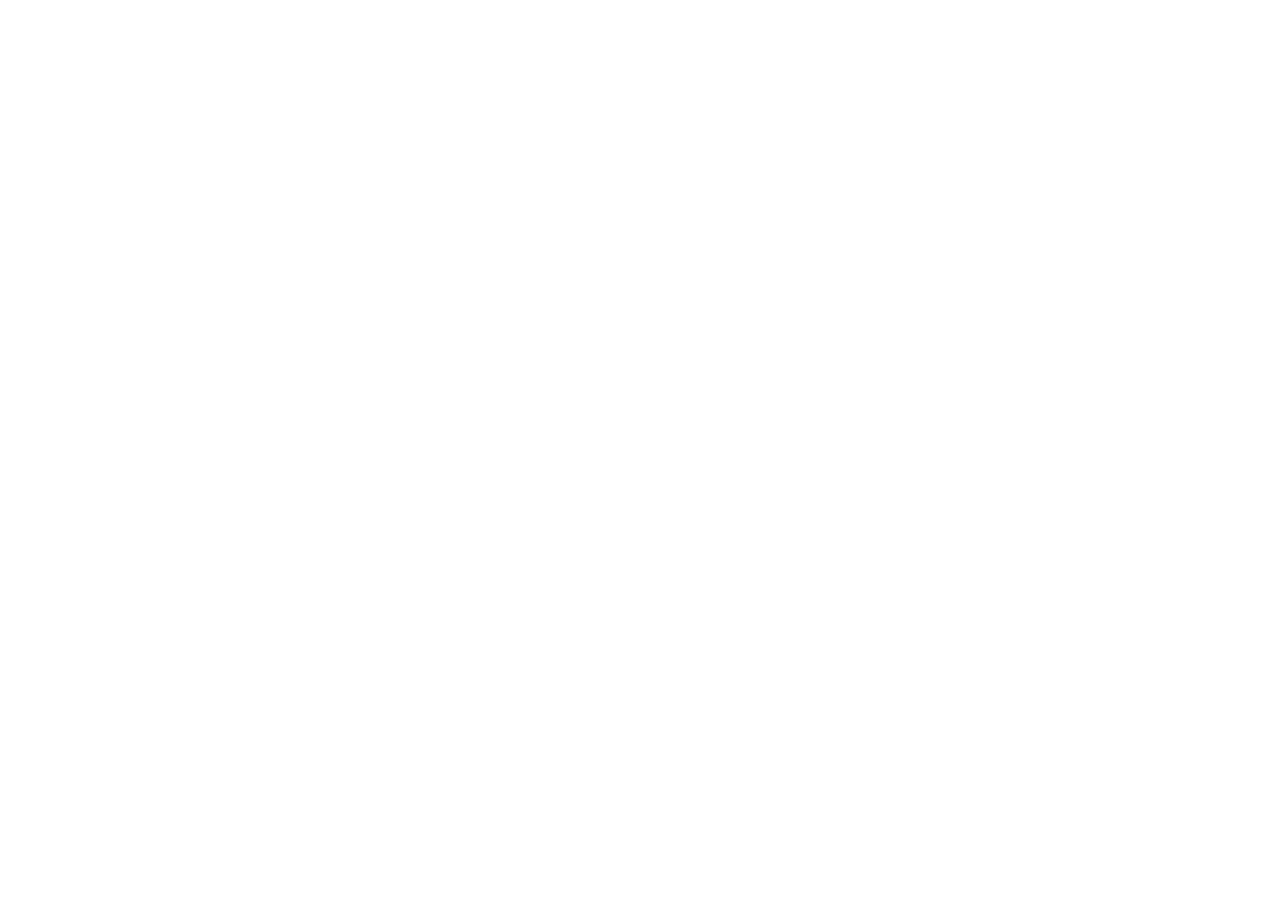
==== index.html @ 341dcf3e "test" ====
<!DOCTYPE html>
<html lang="en">
<head>
    <meta charset="UTF-8">
    <meta http-equiv="X-UA-Compatible" content="IE=edge">
    <meta name="viewport" content="width=device-width, initial-scale=1.0">
    <title>Document</title>
</head>
<body>
    
</body>
</html>
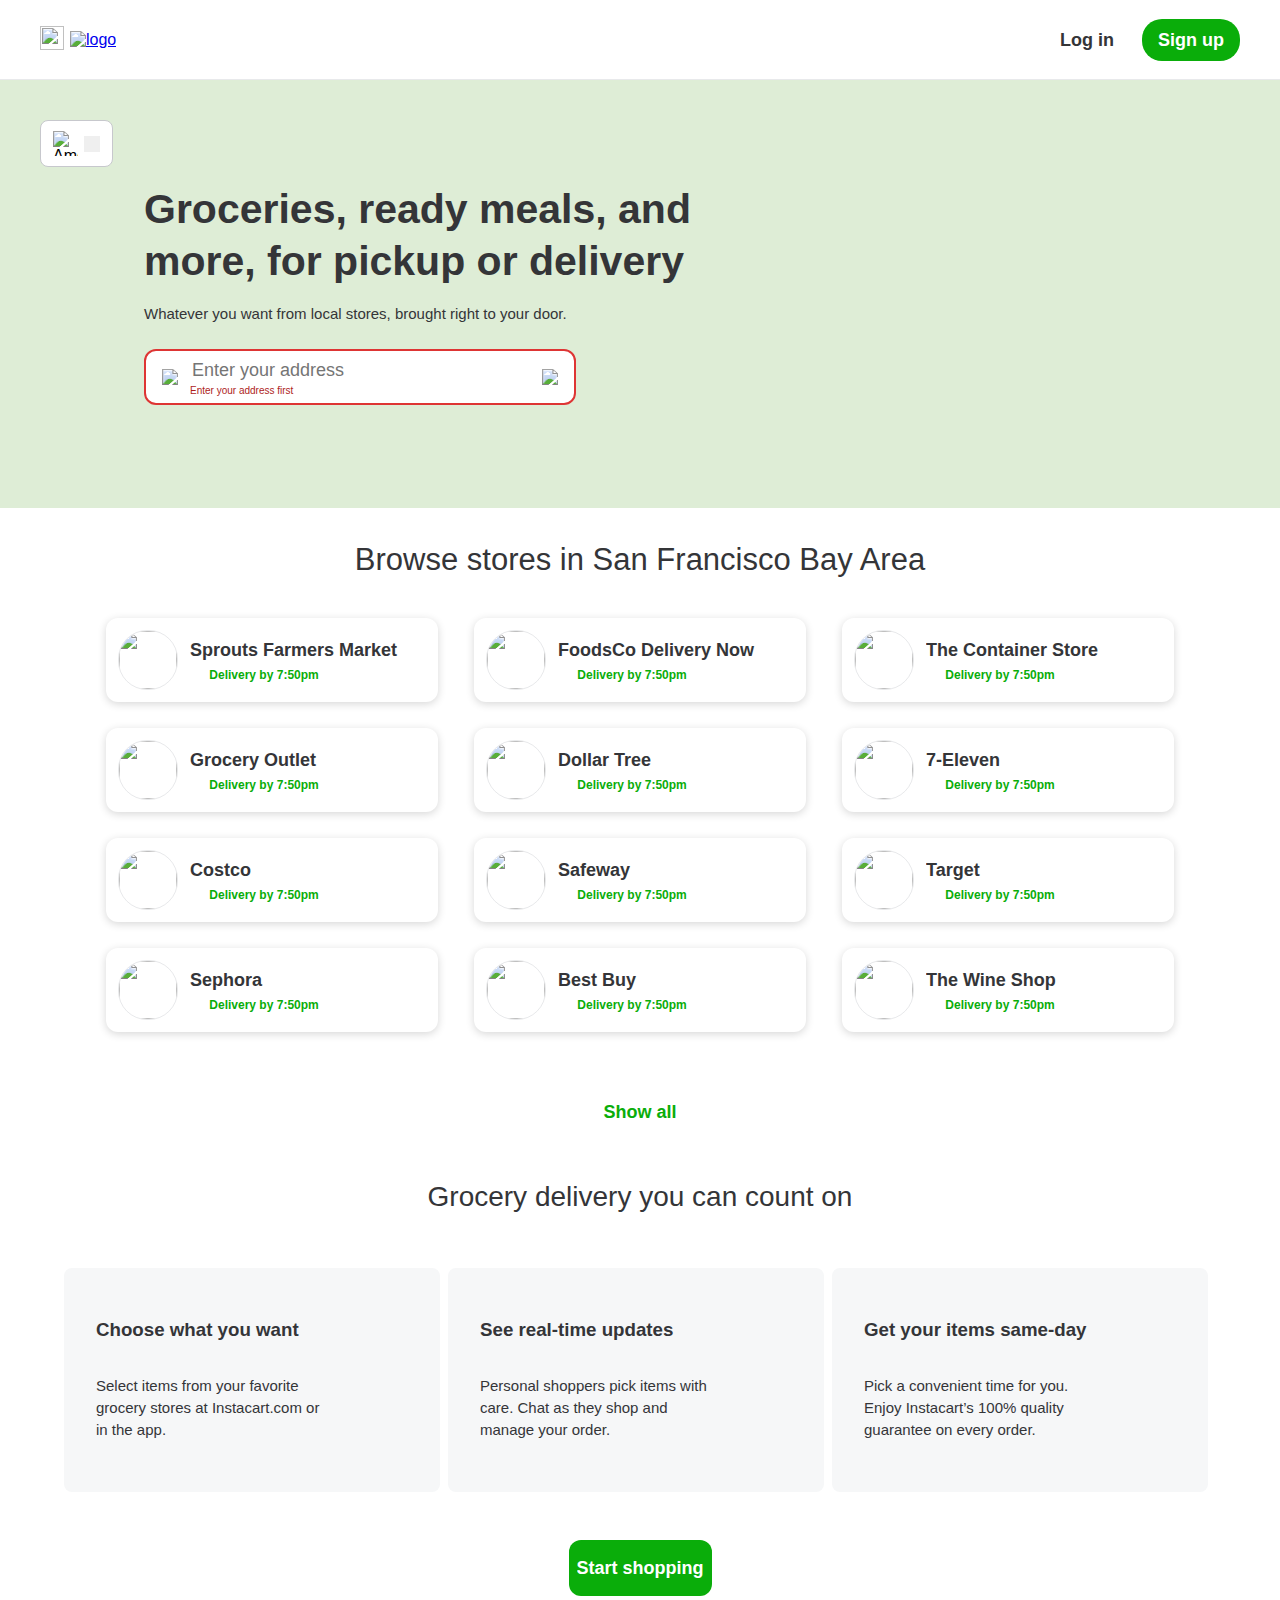
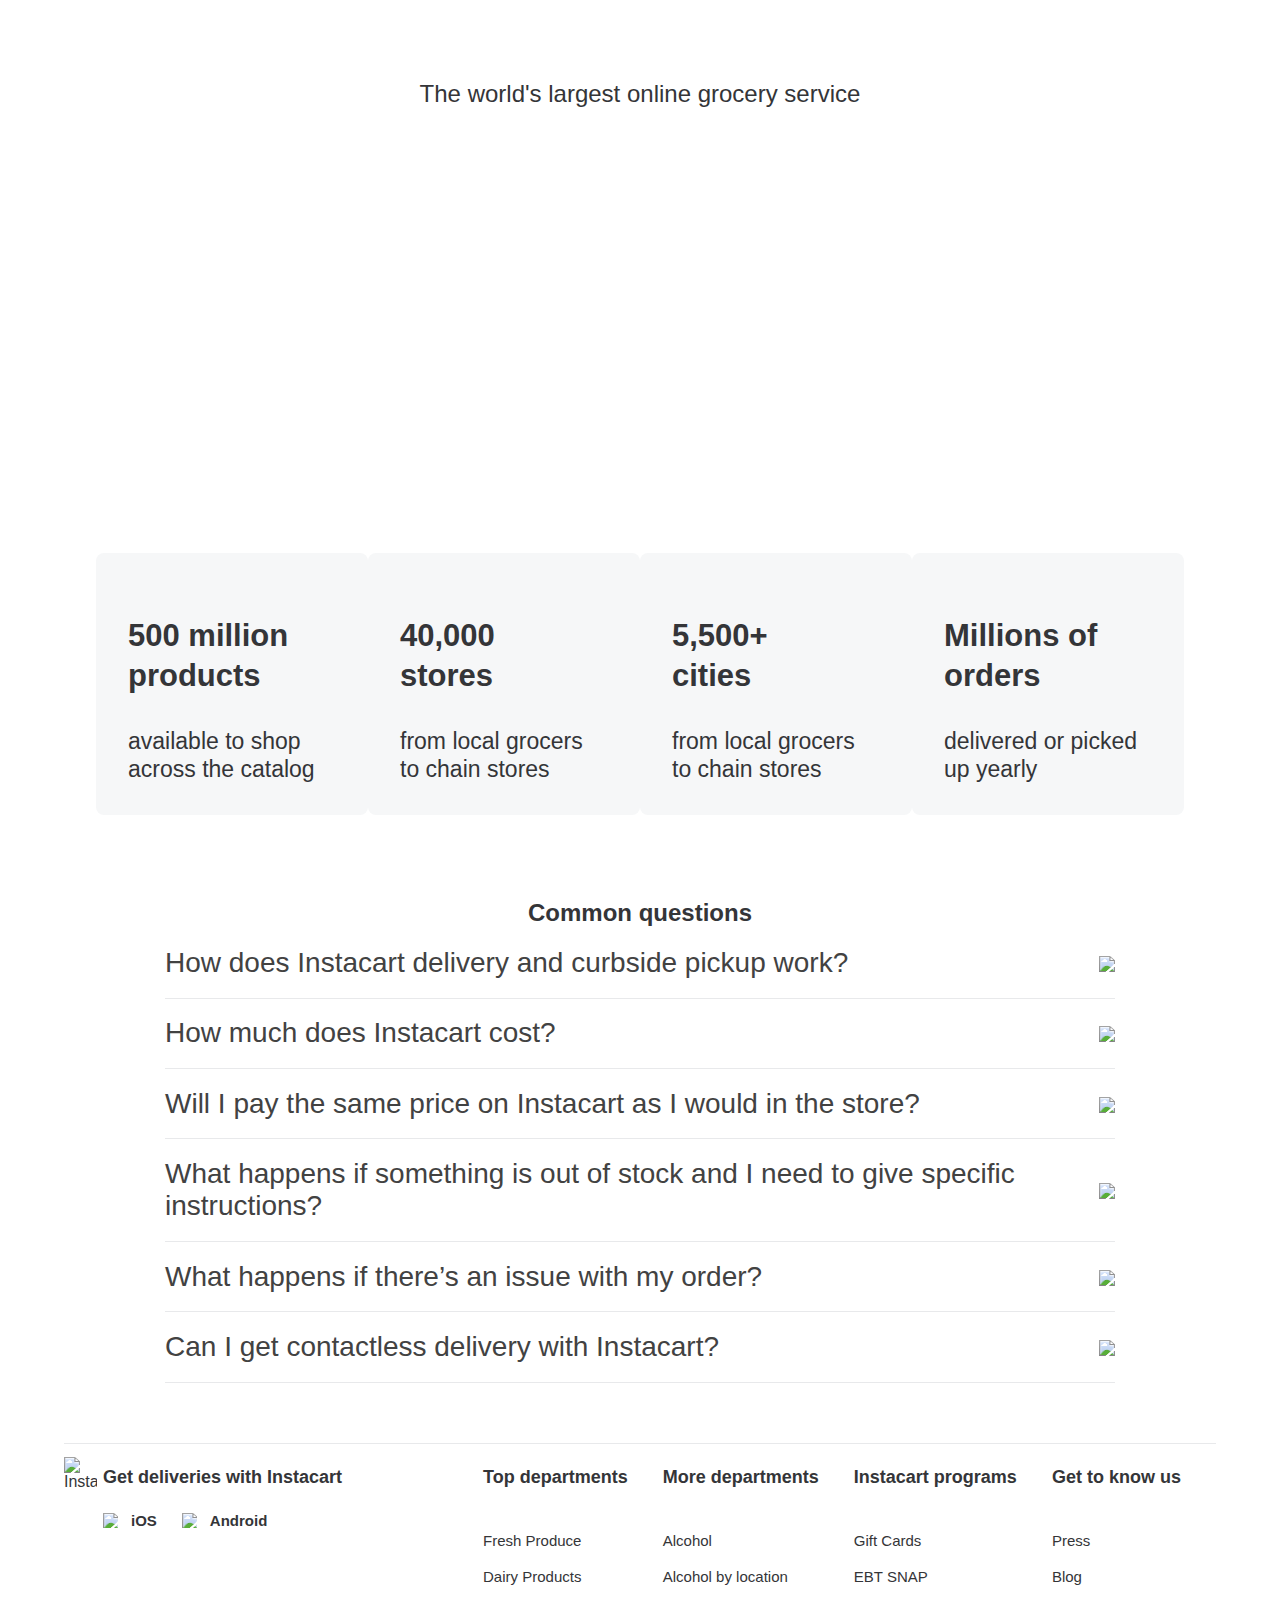
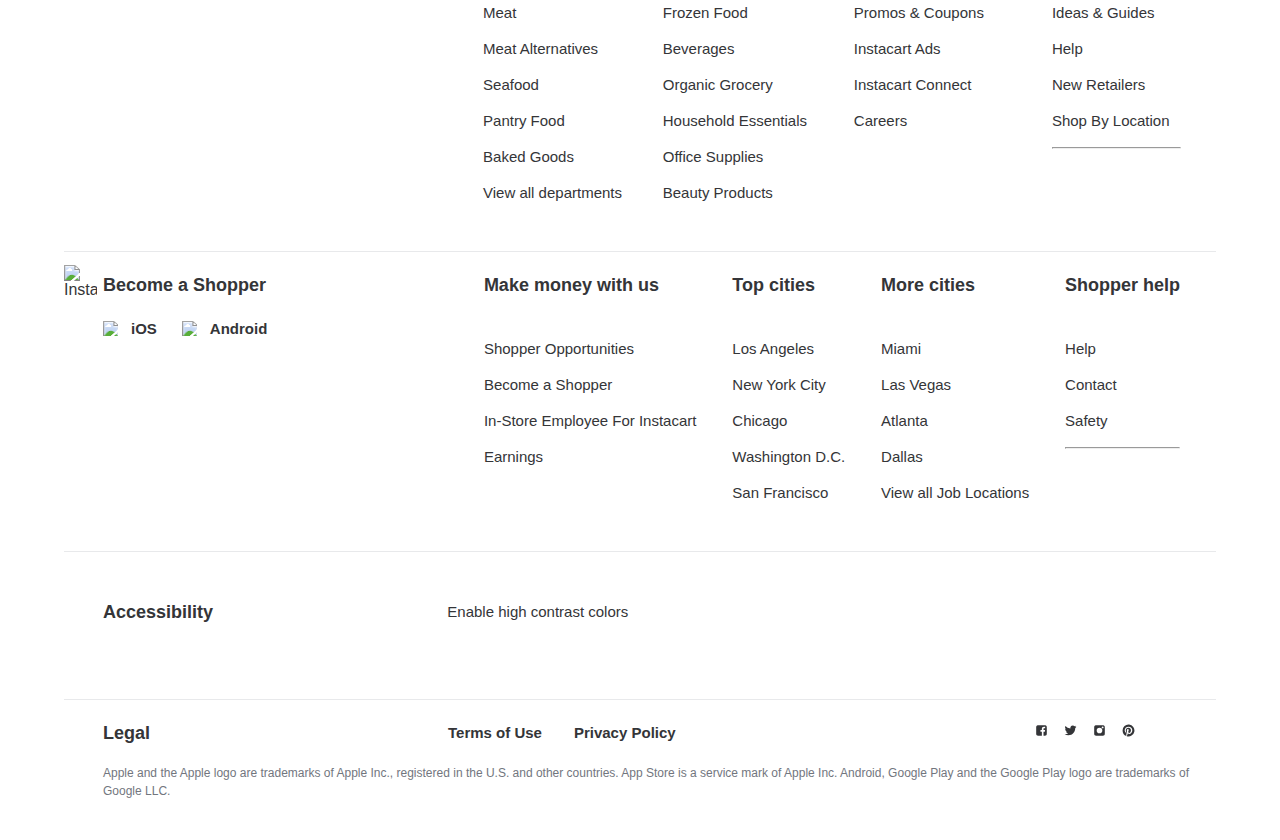
==== commit ebc6e542: "Semi Final" ====
--- a/index.html
+++ b/index.html
@@ -1,12 +1,389 @@
 <!DOCTYPE html>
 <html lang="en">
+
 <head>
     <meta charset="UTF-8">
     <meta http-equiv="X-UA-Compatible" content="IE=edge">
     <meta name="viewport" content="width=device-width, initial-scale=1.0">
-    <title>Document</title>
+    <title>Home</title>
+    <link rel="stylesheet" href="./styles/index.css">
 </head>
+
 <body>
-    
+    <header id="bar">
+
+    </header>
+    <main id="main">
+        <div class="first_content">
+            <div class="back_img"></div>
+            <div class="country">
+                <div class="choose_country">
+                    <!-- <object data="https://www.instacart.com/assets/growth/landing/locations_page/us_flag-ba87db09d555f6ca56f88b49567659e9fcd51d5083d312e1040464ab996900c1.svg" type="image/svg+xml"></object> -->
+                    <img src="https://www.instacart.com/assets/growth/landing/locations_page/us_flag-ba87db09d555f6ca56f88b49567659e9fcd51d5083d312e1040464ab996900c1.svg" alt="American-flag">
+                    <select name="country" id="select_country">
+                        <option value="US">US</option>
+                        <option value="CA">CA</option>
+                    </select>
+                </div>
+            </div>
+            <div class="middle-context">
+                <h1>Groceries, ready meals, and more, for pickup or delivery</h1>
+                <p>Whatever you want from local stores, brought right to your door.</p>
+                <div class="location">
+                    <div class="location_div">
+                        <div class="location_1">
+                            <img src="https://img.icons8.com/material-rounded/24/000000/marker.png" />
+                            <div class="address">
+                                <input type="text" id="address_input" placeholder="Enter your address">
+                                <span>Enter your address first</span>
+                            </div>
+                            <img src="https://img.icons8.com/external-tal-revivo-color-tal-revivo/24/000000/external-forward-arrow-button-email-color-tal-revivo.png" id="address_input_img" style="cursor: pointer;"/>
+                        </div>
+                    </div>
+                </div>
+            </div>
+        </div>
+        <div class="second_content">
+            <h2>Browse stores in San Francisco Bay Area</h2>
+            <div>
+                <div class="second_content_items">
+                    <button class="second_content_btn">
+                        <div>
+                            <img src="https://www.instacart.com/image-server/58x58/filters:fill(FFF,true):format(webp)/www.instacart.com/assets/domains/warehouse/logo/279/0d43b5d2-9d07-4a30-a0ee-0e16d5922411.png"
+                                alt="">
+                            <div>
+                                <p>Sprouts Farmers Market</p>
+                                <p>
+                                    <span>
+                                        <img src="https://img.icons8.com/material/48/000000/lightning-bolt--v1.png" />
+                                        Delivery by 7:50pm
+                                    </span>
+                                </p>
+                            </div>
+                        </div>
+                    </button>
+                    <button class="second_content_btn">
+                        <div>
+                            <img src="https://www.instacart.com/image-server/58x58/filters:fill(FFF,true):format(webp)/www.instacart.com/assets/domains/warehouse/logo/1831/cd67e0ba-6568-422e-901c-c943d898ff36.png"
+                                alt="">
+                            <div>
+                                <p>FoodsCo Delivery Now</p>
+                                <p>
+                                    <span>
+                                        <img src="https://img.icons8.com/material/48/000000/lightning-bolt--v1.png" />
+                                        Delivery by 7:50pm
+                                    </span>
+                                </p>
+                            </div>
+                        </div>
+                    </button>
+                    <button class="second_content_btn">
+                        <div>
+                            <img src="https://www.instacart.com/image-server/58x58/filters:fill(FFF,true):format(webp)/www.instacart.com/assets/domains/warehouse/logo/1723/519586f9-471d-4bee-892e-72b99945ebaa.png"
+                                alt="">
+                            <div>
+                                <p>The Container Store</p>
+                                <p>
+                                    <span>
+                                        <img src="https://img.icons8.com/material/48/000000/lightning-bolt--v1.png" />
+                                        Delivery by 7:50pm
+                                    </span>
+                                </p>
+                            </div>
+                        </div>
+                    </button>
+                    <button class="second_content_btn">
+                        <div>
+                            <img src="https://www.instacart.com/image-server/58x58/filters:fill(FFF,true):format(webp)/www.instacart.com/assets/domains/warehouse/logo/1871/1d8899ef-d619-4f2f-95de-0c94877917fa.png"
+                                alt="">
+                            <div>
+                                <p>Grocery Outlet</p>
+                                <p>
+                                    <span>
+                                        <img src="https://img.icons8.com/material/48/000000/lightning-bolt--v1.png" />
+                                        Delivery by 7:50pm
+                                    </span>
+                                </p>
+                            </div>
+                        </div>
+                    </button>
+                    <button class="second_content_btn">
+                        <div>
+                            <img src="https://www.instacart.com/image-server/58x58/filters:fill(FFF,true):format(webp)/www.instacart.com/assets/domains/warehouse/logo/1425/841f212e-4938-4245-9a31-62f61dd99d6b.jpg"
+                                alt="">
+                            <div>
+                                <p>Dollar Tree</p>
+                                <p>
+                                    <span>
+                                        <img src="https://img.icons8.com/material/48/000000/lightning-bolt--v1.png" />
+                                        Delivery by 7:50pm
+                                    </span>
+                                </p>
+                            </div>
+                        </div>
+                    </button>
+                    <button class="second_content_btn">
+                        <div>
+                            <img src="https://www.instacart.com/image-server/58x58/filters:fill(FFF,true):format(webp)/www.instacart.com/assets/domains/warehouse/logo/1390/579cb2af-b731-4cec-826d-bc1c1ecbf335.png"
+                                alt="">
+                            <div>
+                                <p>7-Eleven</p>
+                                <p>
+                                    <span>
+                                        <img src="https://img.icons8.com/material/48/000000/lightning-bolt--v1.png" />
+                                        Delivery by 7:50pm
+                                    </span>
+                                </p>
+                            </div>
+                        </div>
+                    </button>
+                    <button class="second_content_btn">
+                        <div>
+                            <img src="https://www.instacart.com/image-server/58x58/filters:fill(FFF,true):format(webp)/www.instacart.com/assets/domains/warehouse/logo/5/65f2304b-908e-4cd0-981d-0d4e4effa8de.png"
+                                alt="">
+                            <div>
+                                <p>Costco</p>
+                                <p>
+                                    <span>
+                                        <img src="https://img.icons8.com/material/48/000000/lightning-bolt--v1.png" />
+                                        Delivery by 7:50pm
+                                    </span>
+                                </p>
+                            </div>
+                        </div>
+                    </button>
+                    <button class="second_content_btn">
+                        <div>
+                            <img src="https://www.instacart.com/image-server/58x58/filters:fill(FFF,true):format(webp)/www.instacart.com/assets/domains/warehouse/logo/1/1fe0065e-a947-4b5d-b274-3900694536d5.png"
+                                alt="">
+                            <div>
+                                <p>Safeway</p>
+                                <p>
+                                    <span>
+                                        <img src="https://img.icons8.com/material/48/000000/lightning-bolt--v1.png" />
+                                        Delivery by 7:50pm
+                                    </span>
+                                </p>
+                            </div>
+                        </div>
+                    </button>
+                    <button class="second_content_btn">
+                        <div>
+                            <img src="https://www.instacart.com/image-server/58x58/filters:fill(FFF,true):format(webp)/www.instacart.com/assets/domains/warehouse/logo/648/e1c282e5-21e7-4ebb-8936-cf23fbec29d9.png"
+                                alt="">
+                            <div>
+                                <p>Target</p>
+                                <p>
+                                    <span>
+                                        <img src="https://img.icons8.com/material/48/000000/lightning-bolt--v1.png" />
+                                        Delivery by 7:50pm
+                                    </span>
+                                </p>
+                            </div>
+                        </div>
+                    </button>
+                    <button class="second_content_btn">
+                        <div>
+                            <img src="https://www.instacart.com/image-server/58x58/filters:fill(FFF,true):format(webp)/www.instacart.com/assets/domains/warehouse/logo/1493/62072190-49d5-4286-85c1-aa2ecfa184c5.png"
+                                alt="">
+                            <div>
+                                <p>Sephora</p>
+                                <p>
+                                    <span>
+                                        <img src="https://img.icons8.com/material/48/000000/lightning-bolt--v1.png" />
+                                        Delivery by 7:50pm
+                                    </span>
+                                </p>
+                            </div>
+                        </div>
+                    </button>
+                    <button class="second_content_btn">
+                        <div>
+                            <img src="https://www.instacart.com/image-server/58x58/filters:fill(FFF,true):format(webp)/www.instacart.com/assets/domains/warehouse/logo/1366/d1487beb-780a-4dff-afe6-356b03287594.png"
+                                alt="">
+                            <div>
+                                <p>Best Buy</p>
+                                <p>
+                                    <span>
+                                        <img src="https://img.icons8.com/material/48/000000/lightning-bolt--v1.png" />
+                                        Delivery by 7:50pm
+                                    </span>
+                                </p>
+                            </div>
+                        </div>
+                    </button>
+                    <button class="second_content_btn">
+                        <div>
+                            <img src="https://www.instacart.com/image-server/58x58/filters:fill(FFF,true):format(webp)/www.instacart.com/assets/domains/warehouse/logo/1258/9c8f4b43-7f4d-429d-a6d1-d076e23c7b75.png"
+                                alt="">
+                            <div>
+                                <p>The Wine Shop</p>
+                                <p>
+                                    <span>
+                                        <img src="https://img.icons8.com/material/48/000000/lightning-bolt--v1.png" />
+                                        Delivery by 7:50pm
+                                    </span>
+                                </p>
+                            </div>
+                        </div>
+                    </button>
+                </div>
+                <button class="second_content_showAll">Show all</button>
+            </div>
+        </div>
+        <div class="third_content">
+            <div class="third_content_div">
+                <div class="third_content_1">
+                    <h2>Grocery delivery you can count on</h2>
+                    <div>
+                        <div class="third_content_item_1">
+                            <div>
+                                <h3>Choose what you want</h3>
+                                <p>Select items from your favorite grocery stores at Instacart.com or in the app.</p>
+                            </div>
+                            <img src="https://www.instacart.com/image-server/347x214/filters:fill(FFF,true):format(webp)/www.instacart.com/assets/homepage/how_it_works-163dcc1c8f91c63d7b0bdb648b5370a89267d54c8cb90bd858495395b8a9e5f3.jpg" alt="">
+                        </div>
+                        <div class="third_content_item_1">
+                            <div>
+                                <h3>See real-time updates</h3>
+                                <p>Personal shoppers pick items with care. Chat as they shop and manage your order.</p>
+                            </div>
+                            <img src="https://www.instacart.com/image-server/347x214/filters:fill(FFF,true):format(webp)/www.instacart.com/assets/homepage/real_time_updates-8330ec94f4d8006c6732bb2f65141e3596dcd3be02b0bf0376dcf5e2895fe37e.jpg" alt="">
+                        </div>
+                        <div class="third_content_item_1">
+                            <div>
+                                <h3>Get your items same-day</h3>
+                                <p>Pick a convenient time for you. Enjoy Instacart’s 100% quality guarantee on every order.
+                                </p>
+                            </div>
+                            <img src="https://www.instacart.com/image-server/347x214/filters:fill(FFF,true):format(webp)/www.instacart.com/assets/homepage/same_day_delivery-a00a9a59cbdfc41e7449cbdd04c12d27303284bef1a8fe957ec2a0112a70d7e7.jpg" alt="">
+                        </div>
+                    </div>
+                    <button>
+                        <span>Start shopping</span>
+                    </button>
+                </div>
+                <div class="third_content_2">
+                    <h2>The world's largest online grocery service</h2>
+                    <div class="third_content_2_img">
+                        <div></div>
+                    </div>
+                    <div class="third_content_2_items">
+                        <div class="third_content_2_item_1">
+                            <div>
+                                <h3>500 million products</h3>
+                                <p>available to shop across the catalog</p>
+                            </div>
+                        </div>
+                        <div class="third_content_2_item_1">
+                            <div>
+                                <h3>40,000 stores</h3>
+                                <p>from local grocers to chain stores</p>
+                            </div>
+                        </div>
+                        <div class="third_content_2_item_1">
+                            <div>
+                                <h3>5,500+ cities</h3>
+                                <p>from local grocers to chain stores</p>
+                            </div>
+                        </div>
+                        <div class="third_content_2_item_1">
+                            <div>
+                                <h3>Millions of orders</h3>
+                                <p>delivered or picked up yearly</p>
+                            </div>
+                        </div>
+                    </div>
+                </div>
+                <div class="third_content_3">
+                    <div class="third_content_3_items">
+                        <h2>Common questions</h2>
+                        <div>
+                            <div class="third_content_3_item_1">
+                                <h3>
+                                    <button>
+                                        How does Instacart delivery and curbside pickup work?
+                                        <div>
+                                            <img src="https://img.icons8.com/ios-glyphs/30/000000/plus-math.png" />
+                                        </div>
+                                    </button>
+                                </h3>
+                            </div>
+                            <div class="third_content_3_item_1">
+                                <h3>
+                                    <button>
+                                        How much does Instacart cost?
+                                        <div>
+                                            <img src="https://img.icons8.com/ios-glyphs/30/000000/plus-math.png" />
+                                        </div>
+                                    </button>
+                                </h3>
+                            </div>
+                            <div class="third_content_3_item_1">
+                                <h3>
+                                    <button>
+                                        Will I pay the same price on Instacart as I would in the store?
+                                        <div>
+                                            <img src="https://img.icons8.com/ios-glyphs/30/000000/plus-math.png" />
+                                        </div>
+                                    </button>
+                                </h3>
+                            </div>
+                            <div class="third_content_3_item_1">
+                                <h3>
+                                    <button>
+                                        What happens if something is out of stock and I need to give specific
+                                        instructions?
+                                        <div>
+                                            <img src="https://img.icons8.com/ios-glyphs/30/000000/plus-math.png" />
+                                        </div>
+                                    </button>
+                                </h3>
+                            </div>
+                            <div class="third_content_3_item_1">
+                                <h3>
+                                    <button>
+                                        What happens if there’s an issue with my order?
+                                        <div>
+                                            <img src="https://img.icons8.com/ios-glyphs/30/000000/plus-math.png" />
+                                        </div>
+                                    </button>
+                                </h3>
+                            </div>
+                            <div class="third_content_3_item_1">
+                                <h3>
+                                    <button>
+                                        Can I get contactless delivery with Instacart?
+                                        <div>
+                                            <img src="https://img.icons8.com/ios-glyphs/30/000000/plus-math.png" />
+                                        </div>
+                                    </button>
+                                </h3>
+                            </div>
+                        </div>
+                    </div>
+                </div>
+            </div>
+        </div>
+    </main>
+    <footer id="foot"></footer>
 </body>
-</html>+
+</html>
+<script type="module">
+
+    import header from "./components/header.js"; let top = document.getElementById("bar");
+    top.innerHTML=header(); import footer from "./components/footer.js";
+    let base = document.getElementById("foot");
+    base.innerHTML=footer();
+
+
+    document.getElementById("address_input_img").addEventListener(onclick,click());
+
+    function click(event){
+        // event.preventDefault();
+        let add = document.getElementById("address_input").value;
+        console.log(add);
+    }
+
+</script>--- a/styles/index.css
+++ b/styles/index.css
@@ -0,0 +1,984 @@
+body {
+    margin: 0px;
+    font-family: "Segoe UI", Helvetica, Arial, sans-serif;
+}
+
+
+/*-----------------------------------------HEADER------------------------------------------------*/
+
+#bar {
+    display: block;
+}
+
+#item {
+    background-color: #FFFFFF;
+    display: flex;
+    flex-direction: row;
+    -webkit-box-pack: justify;
+    justify-content: space-between;
+    padding-left: 40px;
+    padding-right: 40px;
+    padding-top: 24px;
+    padding-bottom: 24px;
+    -webkit-box-align: center;
+    align-items: center;
+    max-height: 80px;
+    box-sizing: border-box;
+    border-bottom: 1px solid #E8E9EB;
+}
+
+.left {
+    display: flex;
+    flex-direction: row;
+    -webkit-box-align: center;
+    align-items: center;
+    width: 100%;
+}
+
+.menu {
+    margin-right: 6px;
+    cursor: pointer;
+}
+
+.menu>img {
+    width: 24px;
+    height: 24px;
+    fill: rgb(52, 53, 56);
+}
+
+.logo {
+    padding-right: 24px;
+    border-right: none;
+}
+
+.logo>a {
+    cursor: pointer;
+}
+
+.logo>a>img {
+    height: 24px;
+    width: 149px;
+}
+
+.right {
+    display: flex;
+    flex-direction: row;
+}
+
+.login_btn {
+    border: none;
+    cursor: pointer;
+    user-select: none;
+    touch-action: manipulation;
+    position: relative;
+    font-size: 18px;
+    line-height: 26px;
+    font-weight: 600;
+    font-family: inherit;
+    color: #343538;
+    background-color: #FFFFFF;
+    padding: 1px 6px;
+    margin: 0 22px;
+}
+
+.login_btn>span {
+    white-space: nowrap;
+    overflow: hidden;
+    text-overflow: ellipsis;
+    display: block;
+}
+
+.signup_btn {
+    border: none;
+    margin: 0;
+    cursor: pointer;
+    user-select: none;
+    touch-action: manipulation;
+    position: relative;
+    font-size: 18px;
+    line-height: 26px;
+    font-weight: 600;
+    font-family: inherit;
+    background-color: #0AAD0A;
+    color: #FFFFFF;
+    padding: 8px 16px;
+    border-radius: 20px;
+}
+
+.signup_btn>span {
+    white-space: nowrap;
+    overflow: hidden;
+    text-overflow: ellipsis;
+    display: block;
+}
+
+
+/*-----------------------------------------HEADER------------------------------------------------*/
+
+
+/*-----------------------------------------Main Body------------------------------------------------*/
+
+#main {
+    display: block;
+}
+
+.first_content {
+    width: 100%;
+    min-height: 428px;
+    position: relative;
+    display: flex;
+    -webkit-box-pack: center;
+    justify-content: center;
+    flex-direction: column;
+    margin-bottom: 32px;
+}
+
+.back_img {
+    background-size: contain;
+    background-repeat: no-repeat;
+    position: absolute;
+    z-index: -1;
+    height: 100%;
+    width: 100%;
+    background-position: right center;
+    background-image: url(https://www.instacart.com/image-server/x856/www.instacart.com/assets/homepage/homepage_background_full_m3_cropped-8d2d286263821da7decd7c61fb1db1eb0e3dec13e0c356277d6d3cb7484c024a.jpg);
+    background-color: rgb(222, 237, 214);
+}
+
+.country {
+    position: absolute;
+    top: 40px;
+    left: 40px;
+}
+
+.choose_country {
+    background-color: rgb(255, 255, 255);
+    border-radius: 8px;
+    box-sizing: border-box;
+    padding: 10px 12px;
+    border: 1px solid rgb(199, 200, 205);
+    display: flex;
+    -webkit-box-align: center;
+    align-items: center;
+}
+
+.choose_country>img {
+    width: 25px;
+    height: 25px;
+    margin-right: 6px;
+}
+
+#select_country {
+    background-image: url(https://www.instacart.com/assets/homepage/country-chooser-arrow-0a7eab6d692d69c95f6e81f06eca541be78ab5ef452ff14bd2bc1a7d1a9481c9.svg);
+    appearance: none;
+    border: none;
+    width: 8px;
+    height: 5px;
+    text-indent: 8px;
+    cursor: pointer;
+    background-position: center center;
+    background-repeat: no-repeat;
+    padding: 8px;
+}
+
+.middle-context {
+    display: block;
+    padding-left: 144px;
+}
+
+.middle-context>h1 {
+    font-size: 41px;
+    line-height: 52px;
+    font-weight: 600;
+    color: rgb(52, 53, 56);
+    margin: 0px;
+    width: 578px;
+}
+
+.middle-context>p {
+    font-size: 15px;
+    line-height: 22px;
+    font-weight: normal;
+    color: rgb(52, 53, 56);
+    margin: 16px 0px 0px;
+}
+
+.location {
+    display: flex;
+    flex-direction: row;
+    -webkit-box-align: center;
+    align-items: center;
+    margin-top: 24px;
+}
+
+.location_div {
+    position: relative;
+    display: block;
+}
+
+.location_1 {
+    display: flex;
+    flex-direction: column;
+    border-radius: 12px;
+    padding: 16px;
+    background-color: rgb(255, 255, 255);
+    display: flex;
+    flex-direction: row;
+    -webkit-box-align: center;
+    align-items: center;
+    box-sizing: border-box;
+    height: 56px;
+    width: 432px;
+    border: 2px solid rgb(222, 53, 52);
+}
+
+.location_1>img {
+    width: 19;
+    height: 19;
+    fill: rgb(52, 53, 56);
+}
+
+.address {
+    margin-left: 12px;
+    width: 100%;
+    display: flex;
+    flex-direction: column;
+}
+
+#address_input {
+    font-size: 18px;
+    line-height: 26px;
+    font-weight: normal;
+    font-family: inherit;
+    color: rgb(52, 53, 56);
+    width: 100%;
+    border: none;
+    outline: none;
+}
+
+.address>span {
+    font-size: 10px;
+    line-height: 14px;
+    color: rgb(174, 29, 28);
+}
+
+.second_content {
+    margin: 32px auto;
+    padding: 0 32px;
+    max-width: 1152px;
+    display: block;
+}
+
+.second_content>h2 {
+    font-size: 31px;
+    line-height: 40px;
+    font-weight: normal;
+    margin-top: 8px;
+    margin-bottom: 24px;
+    color: #343538;
+    text-align: center;
+}
+
+.second_content>div {
+    width: 100%;
+    display: flex;
+    flex-direction: column;
+    -webkit-box-align: center;
+    align-items: center;
+}
+
+.second_content_items {
+    width: 100%;
+    max-width: 1080px;
+    display: grid;
+    grid-template-columns: repeat(auto-fill, minmax(344px, 1fr));
+    column-gap: 24px;
+    row-gap: 14px;
+    -webkit-box-pack: center;
+    justify-content: center;
+    padding-top: 8px;
+}
+
+.second_content_btn {
+    text-decoration: none;
+    cursor: pointer;
+    background: none;
+    border: none;
+    width: 100%;
+    text-align: left;
+    font-family: inherit;
+}
+
+.second_content_btn>div {
+    margin: 5px auto;
+    display: flex;
+    flex-direction: row;
+    padding: 12px;
+    box-sizing: border-box;
+    -webkit-box-align: center;
+    align-items: center;
+    height: 84px;
+    box-shadow: rgb(0 0 0 / 16%) 0px 2px 8px;
+    border-radius: 12px;
+}
+
+.second_content_btn>div>img {
+    height: 58px;
+    width: 58px;
+    border-radius: 29px;
+    border: 1px solid #E8E9EB;
+}
+
+.second_content_btn>div>div {
+    -webkit-box-flex: 1;
+    flex-grow: 1;
+    margin-left: 12px;
+    overflow: hidden;
+}
+
+.second_content_btn>div>div>:first-child {
+    font-size: 18px;
+    line-height: 26px;
+    font-weight: 600;
+    color: #343538;
+    margin: 0;
+    overflow: hidden;
+    text-overflow: ellipsis;
+}
+
+.second_content_btn>div>div>:last-child {
+    font-size: 12px;
+    line-height: 18px;
+    font-weight: 600;
+    color: #343538;
+    margin: 0;
+}
+
+.second_content_btn>div>div>:last-child>span {
+    color: #0AAD0A;
+}
+
+.second_content_btn>div>div>:last-child>span>img {
+    color: #0AAD0A;
+    width: 16px;
+    height: 16px;
+    fill: rgb(10, 173, 10);
+}
+
+.second_content_showAll {
+    font-size: 18px;
+    line-height: 26px;
+    font-weight: 600;
+    margin-top: 60px;
+    color: #0AAD0A;
+    background: none;
+    border: none;
+    cursor: pointer;
+    outline: none;
+    font-family: inherit;
+}
+
+.third_content {
+    background-color: white;
+    display: block;
+}
+
+.third_content_div {
+    margin: 0 auto;
+    max-width: 1152px;
+    display: block;
+}
+
+.third_content_1 {
+    display: flex;
+    flex-direction: column;
+    max-width: 100%;
+    background-color: #FFFFFF;
+    -webkit-box-align: center;
+    align-items: center;
+    -webkit-box-pack: center;
+    justify-content: center;
+    margin: 32px 0;
+}
+
+.third_content_1>h2 {
+    text-align: center;
+    padding-bottom: 32px;
+    font-size: 28px;
+    line-height: 32px;
+    font-weight: normal;
+    color: #343538;
+}
+
+.third_content_1>div {
+    display: flex;
+    flex-direction: row;
+    width: 100%;
+}
+
+.third_content_item_1 {
+    background-color: #F6F7F8;
+    border-radius: 8px;
+    padding: 0;
+    flex: 1;
+    display: flex;
+    flex-direction: column;
+    margin-right: 8px;
+    overflow: hidden;
+}
+
+.third_content_item_1>div {
+    padding: 32px;
+    min-height: 160px;
+    display: flex;
+    color: #343538;
+    flex-direction: column;
+    -webkit-box-pack: start;
+    justify-content: flex-start;
+    flex: 1;
+}
+
+.third_content_item_1>div>h3 {
+    font-weight: 600;
+    color: #343538;
+    hyphens: auto;
+    word-break: break-word;
+}
+
+.third_content_item_1>div>p {
+    font-size: 15px;
+    line-height: 22px;
+    font-weight: 400;
+    max-width: 235px;
+}
+
+p {
+    display: block;
+    margin-block-start: 1em;
+    margin-block-end: 1em;
+    margin-inline-start: 0px;
+    margin-inline-end: 0px;
+}
+
+.third_content_item_1>img {
+    width: 100%;
+    vertical-align: bottom;
+}
+
+.third_content_1>button {
+    border: none;
+    padding: 0;
+    margin: 0;
+    cursor: pointer;
+    user-select: none;
+    touch-action: manipulation;
+    position: relative;
+    background-color: #0AAD0A;
+    color: #FFFFFF;
+    border-radius: 12px;
+    height: 56px;
+    font-family: inherit;
+    margin-top: 48px;
+    max-width: 350px;
+}
+
+.third_content_1>button>span {
+    white-space: nowrap;
+    overflow: hidden;
+    text-overflow: ellipsis;
+    display: block;
+    font-size: 18px;
+    line-height: 26px;
+    font-weight: 600;
+    margin-left: 8px;
+    margin-right: 8px;
+}
+
+.third_content_2 {
+    display: flex;
+    flex-direction: column;
+    max-width: 100%;
+    background-color: #FFFFFF;
+    -webkit-box-align: center;
+    align-items: center;
+    -webkit-box-pack: center;
+    justify-content: center;
+    padding: 32px 32px 32px;
+}
+
+.third_content_2>h2 {
+    text-align: center;
+    padding-bottom: 32px;
+    font-weight: normal;
+    max-width: 450px;
+    color: #343538;
+}
+
+.third_content_2>div {
+    display: flex;
+    flex-direction: row;
+    width: 100%;
+}
+
+.third_content_2_img>div {
+    background-image: url(https://www.instacart.com/assets/homepage/homepage_stats-538f51946acc9e8a72b982654287ee0ad8d7a848df2cd860935bbc3c2a97e84a.jpg);
+    background-repeat: no-repeat;
+    background-size: contain;
+    width: 100%;
+    height: 0;
+    padding-top: 34.63%;
+    border-radius: 8px;
+    margin-bottom: 16px;
+}
+
+.third_content_2_item_1 {
+    background-color: #F6F7F8;
+    border-radius: 8px;
+    padding: 0;
+    flex: 1;
+    display: flex;
+    flex-direction: column;
+    min-width: inherit;
+}
+
+.third_content_2_item_1>div {
+    padding: 32px;
+    flex-direction: column;
+    -webkit-box-pack: justify;
+    justify-content: space-between;
+    flex: 1;
+}
+
+.third_content_2_item_1>div>h3 {
+    font-size: 31px;
+    line-height: 40px;
+    font-weight: 600;
+    color: #343538;
+    max-width: 180px;
+    text-align: left;
+    hyphens: auto;
+    word-break: break-word;
+}
+
+.third_content_2_item_1>div>p {
+    font-size: 23px;
+    line-height: 28px;
+    font-weight: 400;
+    color: #343538;
+    margin: 24px 0 0;
+    text-align: left;
+}
+
+h3 {
+    display: block;
+    margin-block-start: 1em;
+    margin-block-end: 1em;
+    margin-inline-start: 0px;
+    margin-inline-end: 0px;
+}
+
+.third_content_3 {
+    max-width: 950px;
+    margin: 0 auto;
+    padding: 32px 32px 60px;
+    display: block;
+}
+
+.third_content_3_items {
+    padding: 0;
+    display: block;
+}
+
+.third_content_3_items>h2 {
+    text-align: center;
+    color: #343538;
+}
+
+.third_content_3_item_1 {
+    border-bottom: 1px solid #E8E9EB;
+}
+
+.third_content_3_item_1>h3>button {
+    align-items: center;
+    background: none;
+    border: none;
+    cursor: pointer;
+    display: flex;
+    font-size: 28px;
+    line-height: 32px;
+    -webkit-box-pack: justify;
+    justify-content: space-between;
+    width: 100%;
+    color: #424242;
+    padding: 0;
+    height: auto;
+    font-weight: normal;
+    white-space: normal;
+    text-align: left;
+    font-family: 'Segoe UI', Helvetica, Arial;
+    -webkit-font-smoothing: antialiased;
+}
+
+.third_content_3_item_1>button>div {
+    display: flex;
+    -webkit-box-pack: center;
+    justify-content: center;
+    -webkit-box-align: center;
+    align-items: center;
+    margin: 24px 0 24px 15%;
+    color: #343538;
+}
+
+
+/*-----------------------------------------Main Body------------------------------------------------*/
+
+
+/*-----------------------------------------Footer------------------------------------------------*/
+
+footer {
+    display: block;
+}
+
+div {
+    display: block;
+}
+
+.css-jfggi0 {
+    background: white;
+}
+
+.css-51gelt {
+    color: #343538;
+    padding: 0 5%;
+    max-width: 1224px;
+    margin: auto;
+    text-align: left;
+}
+
+.css-1olo608 {
+    width: 100%;
+    display: flex;
+    -ms-flex-flow: row;
+    flex-flow: row;
+    -webkit-box-pack: justify;
+    justify-content: space-between;
+    border-top: 1px solid;
+    border-color: #E8E9EB;
+}
+
+.css-17lbjia {
+    display: flex;
+    flex: 1;
+}
+
+.css-y3ln0r {
+    flex: 2 0 0;
+    display: inline-block;
+}
+
+.css-k008qs {
+    display: flex;
+}
+
+.css-1n2mv2k {
+    display: flex;
+    -webkit-box-pack: center;
+    justify-content: center;
+    -webkit-box-align: center;
+    align-items: center;
+}
+
+.css-wt9rcm {
+    height: 33px;
+    width: 33px;
+}
+
+.css-4jihg8 {
+    font-size: 18px;
+    line-height: 26px;
+    font-weight: 600;
+    padding: 20px 0 13px 6px;
+    margin: 0;
+}
+
+.css-1wi8ynz {
+    display: flex;
+    list-style: none;
+    padding-left: 39px;
+    margin: 0;
+}
+
+.css-j0ky73 {
+    font-size: 15px;
+    line-height: 22px;
+    font-weight: 600;
+    padding: 7px 25px 7px 0;
+    display: flex;
+}
+
+.css-1n2mv2k {
+    display: flex;
+    -webkit-box-pack: center;
+    justify-content: center;
+    -webkit-box-align: center;
+    align-items: center;
+}
+
+.css-15bjltv {
+    height: 15px;
+    width: 15px;
+    margin-right: 13px;
+}
+
+a:-webkit-any-link {
+    cursor: pointer;
+}
+
+element.style {
+    text-decoration: none;
+    color: #343538;
+}
+
+.css-g3vxz6 {
+    display: flex;
+    flex-direction: row;
+    flex: 2;
+    margin-bottom: 40px;
+    justify-content: space-evenly;
+}
+
+.css-u18lgt {
+    flex: 1 0 0;
+    list-style: none;
+    margin: 0;
+}
+
+.css-rv3mws-Column {
+    font-size: 18px;
+    line-height: 26px;
+    font-weight: 600;
+    color: #343538;
+    padding: 20px 0 13px;
+    text-align: left;
+    margin: 0;
+    display: flex;
+}
+
+.css-1kpz6jf-Column {
+    -webkit-box-pack: justify;
+    border: 0;
+    padding: 0;
+    background: none;
+    width: 100%;
+    font-family: inherit;
+    display: none;
+}
+
+.css-197k4vg {
+    font-size: 18px;
+    line-height: 26px;
+    font-weight: 600;
+    color: #343538;
+    padding: 20px 0 13px;
+    text-align: left;
+    margin: 0;
+}
+
+.css-1ak6a93 {
+    display: none;
+    margin: 25px 0;
+}
+
+.css-6b3e9e {
+    display: inline-block;
+    list-style: none;
+    padding-inline-start: inherit;
+    margin: 0;
+}
+
+.css-1iabbm7 {
+    font-size: 15px;
+    line-height: 22px;
+    font-weight: normal;
+    padding: 7px 0;
+    display: block;
+    margin: 0;
+}
+
+.css-1bbnrwx {
+    display: none;
+}
+
+.css-1leu51m {
+    padding-left: 39px;
+    padding-top: 20px;
+    padding-bottom: 48px;
+    padding-right: 80px;
+    border-top: 1px solid #E8E9EB;
+    display: flex;
+    flex-direction: row;
+    -webkit-box-align: center;
+    align-items: center;
+}
+
+.css-1rr4qq7 {
+    flex: 1;
+}
+
+.css-1xvbyh8 {
+    font-size: 18px;
+    line-height: 26px;
+    font-weight: 600;
+    flex: 2 0 0;
+    padding: 12px 0;
+}
+
+.css-1rdt7gn {
+    flex: 2;
+    display: flex;
+    flex-direction: row;
+    -webkit-box-align: center;
+    align-items: center;
+}
+
+.css-15cgfu3 {
+    font-size: 15px;
+    line-height: 22px;
+    font-weight: normal;
+    color: #343538;
+    margin-right: 24px;
+}
+
+.css-1zk5jg {
+    display: inline-block;
+    position: relative;
+    box-sizing: border-box;
+    width: 58px;
+    height: 32px;
+}
+
+.css-1xzayah {
+    position: absolute;
+    top: 0;
+    left: 0;
+    height: 100%;
+    width: 58px;
+    transform: scale(1.8125, 1);
+    opacity: 0;
+    outline: none;
+    appearance: none;
+}
+
+css-154s8p4 {
+    position: absolute;
+    top: 0;
+    left: 0;
+    height: 100%;
+    width: 100%;
+    border-radius: 16px;
+    background-color: #C7C8CD;
+    transition: background-color 100ms ease-in-out;
+    pointer-events: none;
+}
+
+.css-51gelt {
+    color: #343538;
+    padding: 0 5%;
+    max-width: 1224px;
+    margin: auto;
+    text-align: left;
+}
+
+.css-1e91xje {
+    display: flex;
+    flex: 1;
+}
+
+.css-y3ln0r {
+    flex: 2 0 0;
+    display: inline-block;
+}
+
+.css-k008qs {
+    display: flex;
+}
+
+.css-1p0sodg {
+    font-size: 18px;
+    line-height: 26px;
+    font-weight: 600;
+    padding: 20px 0 13px 39px;
+    margin: 0;
+}
+
+.css-1wi8ynz {
+    display: flex;
+    list-style: none;
+    padding-left: 39px;
+    margin: 0;
+}
+
+.css-l3g9bm {
+    display: flex;
+    flex-flow: row;
+    flex: 2;
+    margin: 2px 0 20px;
+}
+
+.css-b9gs4y {
+    flex: 3 0 0;
+    list-style: none;
+    padding: 0 5% 0 0;
+}
+
+.css-19590t {
+    display: flex;
+    list-style: none;
+    padding: 0;
+    margin: 0;
+}
+
+.css-5sm6eo {
+    font-size: 15px;
+    line-height: 22px;
+    font-weight: 600;
+    padding: 20px 32px 0 0;
+}
+
+.css-1mj7m16 {
+    flex: 1 0 0;
+    display: inline-block;
+    list-style: none;
+}
+
+.css-1fpp7mr {
+    display: flex;
+    list-style: none;
+    padding-inline-start: inherit;
+    margin: 0;
+}
+
+.css-1tagcp7 {
+    font-size: 15px;
+    line-height: 22px;
+    font-weight: 600;
+    padding: 20px 14px 0 0;
+}
+
+.css-1pwg48o {
+    width: 100%;
+    display: flex;
+    flex-flow: row;
+}
+
+.css-8qq0um {
+    margin-bottom: 40px;
+    padding-left: 39px;
+    font-size: 12px;
+    line-height: 18px;
+    font-weight: normal;
+    color: #72767E;
+}
+
+
+/*-----------------------------------------Footer------------------------------------------------*/